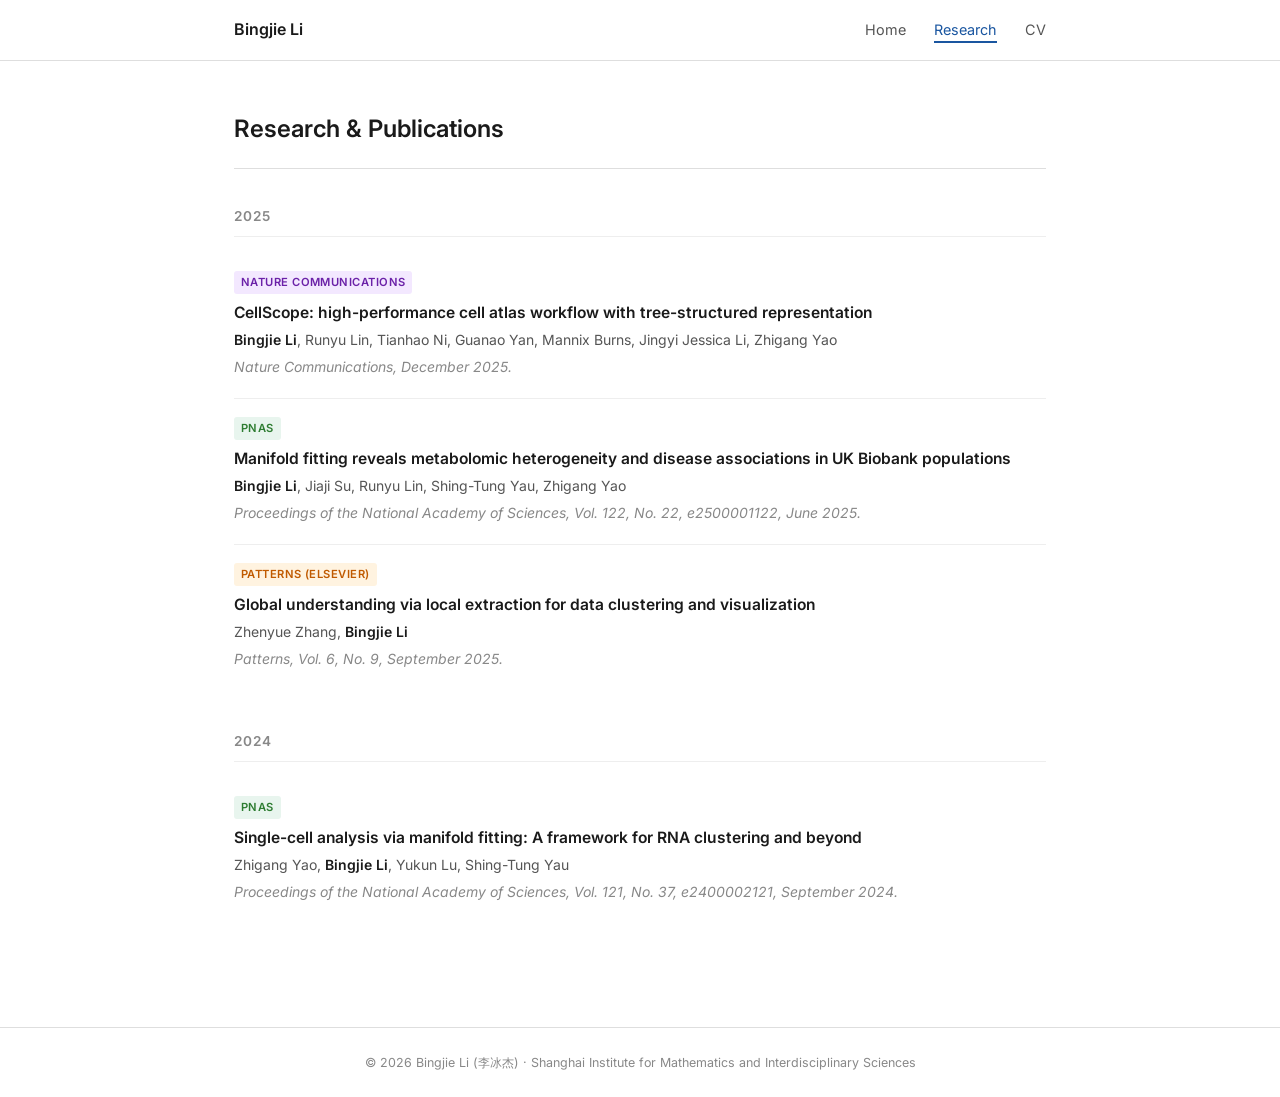
==== research.html @ ea89e7a6 "Merge pull request #3 from bjli1992/claude/review-personal-webpage-tUvKy Redesign homepage and updat" ====
<!DOCTYPE html>
<html lang="en">
<head>
  <meta charset="UTF-8" />
  <meta name="viewport" content="width=device-width, initial-scale=1.0" />
  <meta name="description" content="Research and publications of Bingjie Li, SIMIS." />
  <title>Research | Bingjie Li</title>
  <link rel="stylesheet" href="styles.css" />
  <link rel="preconnect" href="https://fonts.googleapis.com" />
  <link href="https://fonts.googleapis.com/css2?family=Inter:wght@300;400;500;600&display=swap" rel="stylesheet" />
</head>
<body>

  <nav id="navbar">
    <div class="nav-inner">
      <a href="index.html" class="nav-brand">Bingjie Li</a>
      <ul class="nav-links">
        <li><a href="index.html">Home</a></li>
        <li><a href="research.html" class="active">Research</a></li>
        <li><a href="cv.html">CV</a></li>
      </ul>
      <button class="nav-toggle" id="navToggle" aria-label="Toggle menu">
        <span></span><span></span><span></span>
      </button>
    </div>
  </nav>

  <main>
    <div class="container">

      <div class="page-header">
        <h1>Research &amp; Publications</h1>
      </div>

      <!-- 2025 -->
      <div class="pub-year-group">
        <h2>2025</h2>

        <div class="pub-item">
          <span class="pub-venue-tag nature-comm">Nature Communications</span>
          <div class="pub-title">CellScope: high-performance cell atlas workflow with tree-structured representation</div>
          <div class="pub-authors"><strong>Bingjie Li</strong>, Runyu Lin, Tianhao Ni, Guanao Yan, Mannix Burns, Jingyi Jessica Li, Zhigang Yao</div>
          <div class="pub-journal">Nature Communications, December 2025.</div>
        </div>

        <div class="pub-item">
          <span class="pub-venue-tag pnas">PNAS</span>
          <div class="pub-title">Manifold fitting reveals metabolomic heterogeneity and disease associations in UK Biobank populations</div>
          <div class="pub-authors"><strong>Bingjie Li</strong>, Jiaji Su, Runyu Lin, Shing-Tung Yau, Zhigang Yao</div>
          <div class="pub-journal">Proceedings of the National Academy of Sciences, Vol. 122, No. 22, e2500001122, June 2025.</div>
        </div>

        <div class="pub-item">
          <span class="pub-venue-tag cell-press">Patterns (Elsevier)</span>
          <div class="pub-title">Global understanding via local extraction for data clustering and visualization</div>
          <div class="pub-authors">Zhenyue Zhang, <strong>Bingjie Li</strong></div>
          <div class="pub-journal">Patterns, Vol. 6, No. 9, September 2025.</div>
        </div>

      </div>

      <!-- 2024 -->
      <div class="pub-year-group">
        <h2>2024</h2>

        <div class="pub-item">
          <span class="pub-venue-tag pnas">PNAS</span>
          <div class="pub-title">Single-cell analysis via manifold fitting: A framework for RNA clustering and beyond</div>
          <div class="pub-authors">Zhigang Yao, <strong>Bingjie Li</strong>, Yukun Lu, Shing-Tung Yau</div>
          <div class="pub-journal">Proceedings of the National Academy of Sciences, Vol. 121, No. 37, e2400002121, September 2024.</div>
        </div>

      </div>

    </div>
  </main>

  <footer>
    <p>&copy; 2026 Bingjie Li (李冰杰) &middot; Shanghai Institute for Mathematics and Interdisciplinary Sciences</p>
  </footer>

  <script src="script.js"></script>
</body>
</html>
---- styles.css ----
/* ============================================================
   VARIABLES & RESET
   ============================================================ */
:root {
  --bg:          #ffffff;
  --bg-alt:      #f7f7f7;
  --text:        #1a1a1a;
  --text-muted:  #555555;
  --text-light:  #888888;
  --accent:      #1a56a0;
  --accent-hover:#144080;
  --border:      #dedede;
  --border-light:#eeeeee;
  --nav-height:  60px;
  --max-width:   860px;
  --font:        'Inter', -apple-system, BlinkMacSystemFont, 'Segoe UI', sans-serif;
}

*, *::before, *::after { box-sizing: border-box; margin: 0; padding: 0; }

html { font-size: 16px; }

body {
  font-family: var(--font);
  background: var(--bg);
  color: var(--text);
  line-height: 1.7;
}

a { color: var(--accent); text-decoration: none; }
a:hover { text-decoration: underline; color: var(--accent-hover); }
ul { list-style: none; }

/* ============================================================
   NAVIGATION
   ============================================================ */
#navbar {
  position: sticky;
  top: 0;
  background: #ffffff;
  border-bottom: 1px solid var(--border);
  z-index: 100;
}

.nav-inner {
  max-width: var(--max-width);
  margin: 0 auto;
  padding: 0 24px;
  height: var(--nav-height);
  display: flex;
  align-items: center;
  justify-content: space-between;
}

.nav-brand {
  font-weight: 600;
  font-size: 1rem;
  color: var(--text);
  text-decoration: none;
}
.nav-brand:hover { color: var(--accent); text-decoration: none; }

.nav-links {
  display: flex;
  gap: 28px;
}

.nav-links a {
  font-size: 0.9rem;
  color: var(--text-muted);
  text-decoration: none;
  padding-bottom: 3px;
  border-bottom: 2px solid transparent;
  transition: color 0.15s, border-color 0.15s;
}

.nav-links a:hover {
  color: var(--text);
  text-decoration: none;
  border-bottom-color: var(--border);
}

.nav-links a.active {
  color: var(--accent);
  border-bottom-color: var(--accent);
}

.nav-toggle {
  display: none;
  flex-direction: column;
  gap: 5px;
  background: none;
  border: none;
  cursor: pointer;
  padding: 4px;
}
.nav-toggle span {
  display: block;
  width: 22px;
  height: 2px;
  background: var(--text);
  border-radius: 1px;
  transition: 0.2s;
}

/* ============================================================
   LAYOUT
   ============================================================ */
.container {
  max-width: var(--max-width);
  margin: 0 auto;
  padding: 48px 24px 64px;
}

/* ============================================================
   HOME — PROFILE HEADER
   ============================================================ */
.profile-header {
  margin-bottom: 44px;
  padding-bottom: 36px;
  border-bottom: 1px solid var(--border);
}

.profile-header h1 {
  font-size: 1.75rem;
  font-weight: 600;
  line-height: 1.2;
  margin-bottom: 6px;
  color: var(--text);
}

.name-zh {
  font-size: 1.1rem;
  font-weight: 400;
  color: var(--text-muted);
  margin-left: 8px;
}

.profile-title {
  font-size: 1rem;
  font-weight: 500;
  color: var(--text);
  margin-bottom: 2px;
}

.profile-institution {
  font-size: 0.9rem;
  color: var(--text-muted);
  margin-bottom: 16px;
}

.profile-contact {
  display: flex;
  flex-direction: column;
  gap: 4px;
  font-size: 0.875rem;
  color: var(--text-muted);
}

.profile-contact a {
  color: var(--accent);
}

/* ============================================================
   HOME — BIO
   ============================================================ */
.bio-section {
  margin-bottom: 40px;
}

.bio-section h2 {
  font-size: 1rem;
  font-weight: 600;
  text-transform: uppercase;
  letter-spacing: 0.06em;
  color: var(--text-light);
  margin-bottom: 16px;
}

.bio-section p {
  font-size: 0.95rem;
  color: var(--text-muted);
  margin-bottom: 14px;
}

.bio-section p strong { color: var(--text); font-weight: 600; }
.bio-section p em    { color: var(--text); font-style: italic; }

/* ============================================================
   HOME — INTEREST LIST & EXPERIENCE
   ============================================================ */
.interest-list {
  list-style: disc;
  padding-left: 20px;
  margin-top: 8px;
}

.interest-list li {
  font-size: 0.95rem;
  color: var(--text-muted);
  margin-bottom: 8px;
  line-height: 1.65;
}

.interest-list li strong {
  color: var(--text);
  font-weight: 600;
}

.exp-item {
  display: grid;
  grid-template-columns: 160px 1fr;
  gap: 16px;
  margin-bottom: 22px;
  font-size: 0.9rem;
}

.exp-date {
  color: var(--text-light);
  font-size: 0.82rem;
  padding-top: 2px;
  line-height: 1.6;
}

.exp-detail {
  color: var(--text-muted);
  line-height: 1.65;
}

.exp-detail strong {
  color: var(--text);
  font-weight: 600;
}

/* ============================================================
   PAGE HEADER (used in sub-pages)
   ============================================================ */
.page-header {
  margin-bottom: 36px;
  padding-bottom: 18px;
  border-bottom: 1px solid var(--border);
}

.page-header h1 {
  font-size: 1.5rem;
  font-weight: 600;
}

/* ============================================================
   PUBLICATIONS
   ============================================================ */
.pub-year-group {
  margin-bottom: 40px;
}

.pub-year-group h2 {
  font-size: 0.85rem;
  font-weight: 600;
  text-transform: uppercase;
  letter-spacing: 0.08em;
  color: var(--text-light);
  margin-bottom: 16px;
  padding-bottom: 8px;
  border-bottom: 1px solid var(--border-light);
}

.pub-item {
  padding: 14px 0;
  border-bottom: 1px solid var(--border-light);
}
.pub-item:last-child { border-bottom: none; }

.pub-venue-tag {
  display: inline-block;
  font-size: 0.7rem;
  font-weight: 600;
  letter-spacing: 0.04em;
  padding: 2px 7px;
  border-radius: 3px;
  margin-bottom: 7px;
  text-transform: uppercase;
}

.pub-venue-tag.pnas        { background: #e8f5ee; color: #2e7d32; }
.pub-venue-tag.nature-comm { background: #f3e8ff; color: #6b21a8; }
.pub-venue-tag.cell-press  { background: #fff3e0; color: #c05a00; }
.pub-venue-tag.arxiv       { background: #e8f0fe; color: #1a56a0; }

.pub-title {
  font-size: 0.975rem;
  font-weight: 600;
  color: var(--text);
  margin-bottom: 4px;
  line-height: 1.5;
}

.pub-authors {
  font-size: 0.875rem;
  color: var(--text-muted);
  margin-bottom: 3px;
}
.pub-authors strong { color: var(--text); font-weight: 600; }

.pub-journal {
  font-size: 0.875rem;
  color: var(--text-light);
  font-style: italic;
  margin-bottom: 5px;
}

.pub-desc {
  font-size: 0.875rem;
  color: var(--text-muted);
  margin-top: 6px;
  line-height: 1.65;
}

.pub-links {
  margin-top: 8px;
  display: flex;
  gap: 14px;
}
.pub-links a {
  font-size: 0.8rem;
  color: var(--accent);
}

/* ============================================================
   CV
   ============================================================ */
.cv-section {
  margin-bottom: 40px;
}

.cv-section h2 {
  font-size: 0.85rem;
  font-weight: 600;
  text-transform: uppercase;
  letter-spacing: 0.08em;
  color: var(--text-light);
  margin-bottom: 16px;
  padding-bottom: 8px;
  border-bottom: 1px solid var(--border-light);
}

.cv-item {
  display: grid;
  grid-template-columns: 150px 1fr;
  gap: 16px;
  margin-bottom: 22px;
}

.cv-date {
  font-size: 0.82rem;
  color: var(--text-light);
  padding-top: 3px;
  line-height: 1.5;
}

.cv-detail h3 {
  font-size: 0.975rem;
  font-weight: 600;
  color: var(--text);
  margin-bottom: 3px;
}

.cv-detail p {
  font-size: 0.875rem;
  color: var(--text-muted);
  margin-bottom: 2px;
}

/* Skills table-style */
.skills-table {
  width: 100%;
  border-collapse: collapse;
  font-size: 0.875rem;
}

.skills-table td {
  padding: 8px 0;
  border-bottom: 1px solid var(--border-light);
  vertical-align: top;
}

.skills-table tr:last-child td {
  border-bottom: none;
}

.skills-table .skill-cat {
  font-weight: 600;
  color: var(--text);
  width: 200px;
  padding-right: 16px;
}

.skills-table .skill-vals {
  color: var(--text-muted);
}

/* ============================================================
   FOOTER
   ============================================================ */
footer {
  border-top: 1px solid var(--border);
  padding: 24px;
  text-align: center;
  font-size: 0.78rem;
  color: var(--text-light);
}

/* ============================================================
   RESPONSIVE
   ============================================================ */
@media (max-width: 640px) {
  .nav-links { display: none; }
  .nav-toggle { display: flex; }

  .nav-links.open {
    display: flex;
    flex-direction: column;
    position: fixed;
    top: var(--nav-height);
    left: 0;
    right: 0;
    background: #ffffff;
    border-bottom: 1px solid var(--border);
    padding: 16px 24px;
    gap: 16px;
  }

  .exp-item {
    grid-template-columns: 1fr;
    gap: 2px;
  }

  .cv-item {
    grid-template-columns: 1fr;
    gap: 2px;
  }

  .cv-date {
    color: var(--text-light);
    font-size: 0.8rem;
  }

  .skills-table .skill-cat {
    width: auto;
    display: block;
  }
  .skills-table td {
    display: block;
    padding: 4px 0;
  }
  .skills-table tr { display: block; margin-bottom: 12px; }
  .skills-table tr td:first-child { border-bottom: none; padding-bottom: 2px; }
}
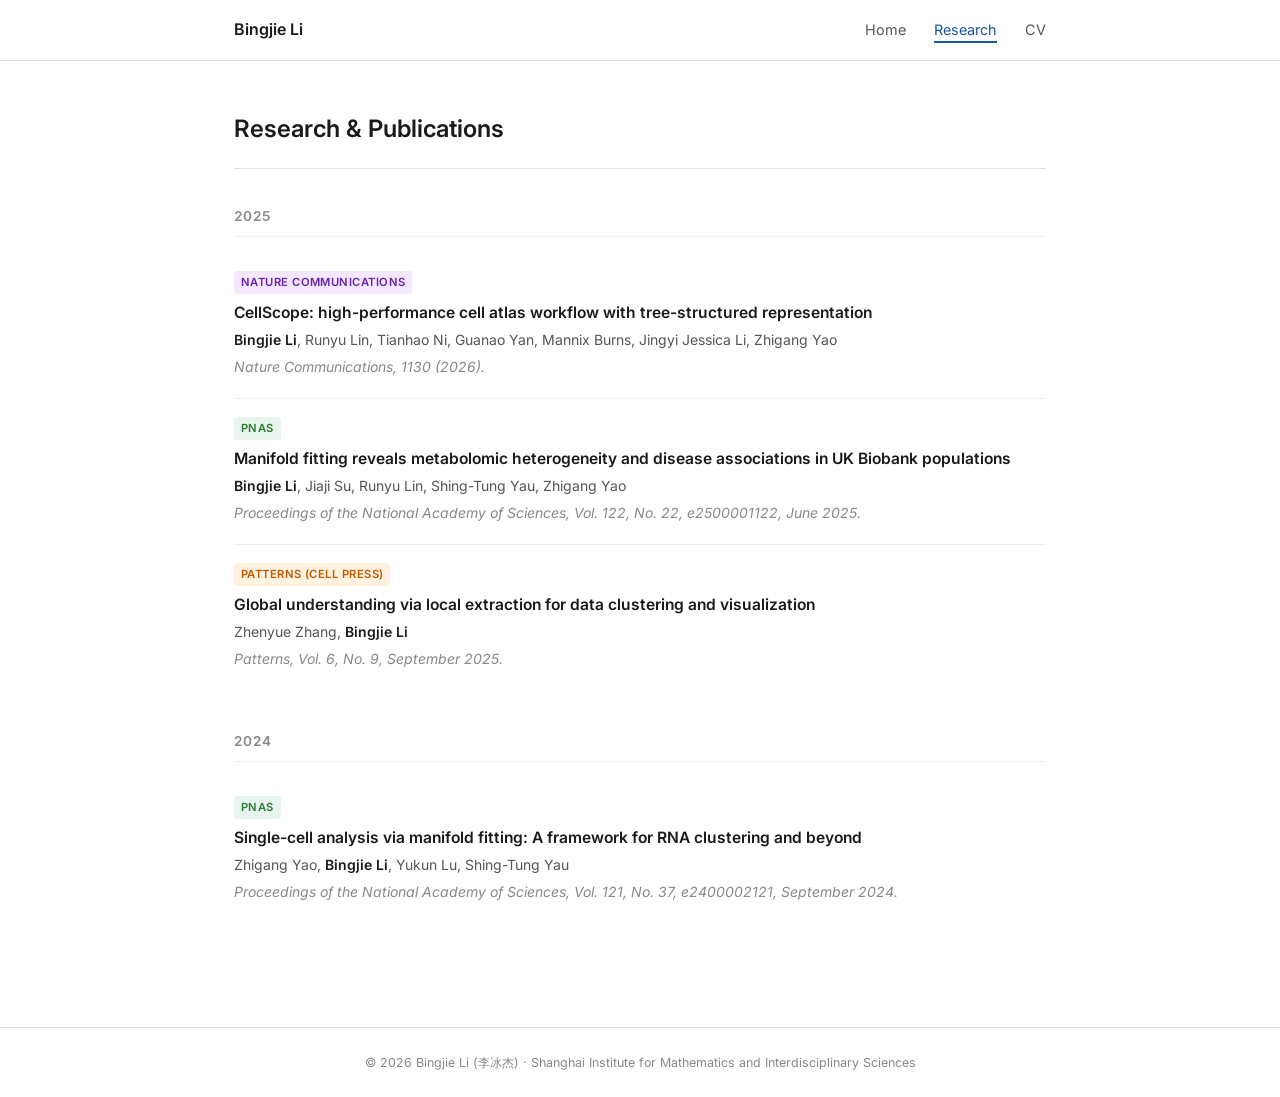
==== commit 784fc557: "Update research.html" ====
--- a/research.html
+++ b/research.html
@@ -40,7 +40,7 @@
           <span class="pub-venue-tag nature-comm">Nature Communications</span>
           <div class="pub-title">CellScope: high-performance cell atlas workflow with tree-structured representation</div>
           <div class="pub-authors"><strong>Bingjie Li</strong>, Runyu Lin, Tianhao Ni, Guanao Yan, Mannix Burns, Jingyi Jessica Li, Zhigang Yao</div>
-          <div class="pub-journal">Nature Communications, December 2025.</div>
+          <div class="pub-journal">Nature Communications, 1130 (2026).</div>
         </div>
 
         <div class="pub-item">
@@ -51,7 +51,7 @@
         </div>
 
         <div class="pub-item">
-          <span class="pub-venue-tag cell-press">Patterns (Elsevier)</span>
+          <span class="pub-venue-tag cell-press">Patterns (Cell Press)</span>
           <div class="pub-title">Global understanding via local extraction for data clustering and visualization</div>
           <div class="pub-authors">Zhenyue Zhang, <strong>Bingjie Li</strong></div>
           <div class="pub-journal">Patterns, Vol. 6, No. 9, September 2025.</div>
--- a/styles.css
+++ b/styles.css
@@ -121,6 +121,16 @@
   border-bottom: 1px solid var(--border);
 }
 
+.profile-photo {
+  width: 120px !important;
+  height: 120px !important;
+  max-width: 120px !important;
+  object-fit: cover;
+  border-radius: 50%;
+  display: block;
+  margin-bottom: 16px;
+}
+
 .profile-header h1 {
   font-size: 1.75rem;
   font-weight: 600;
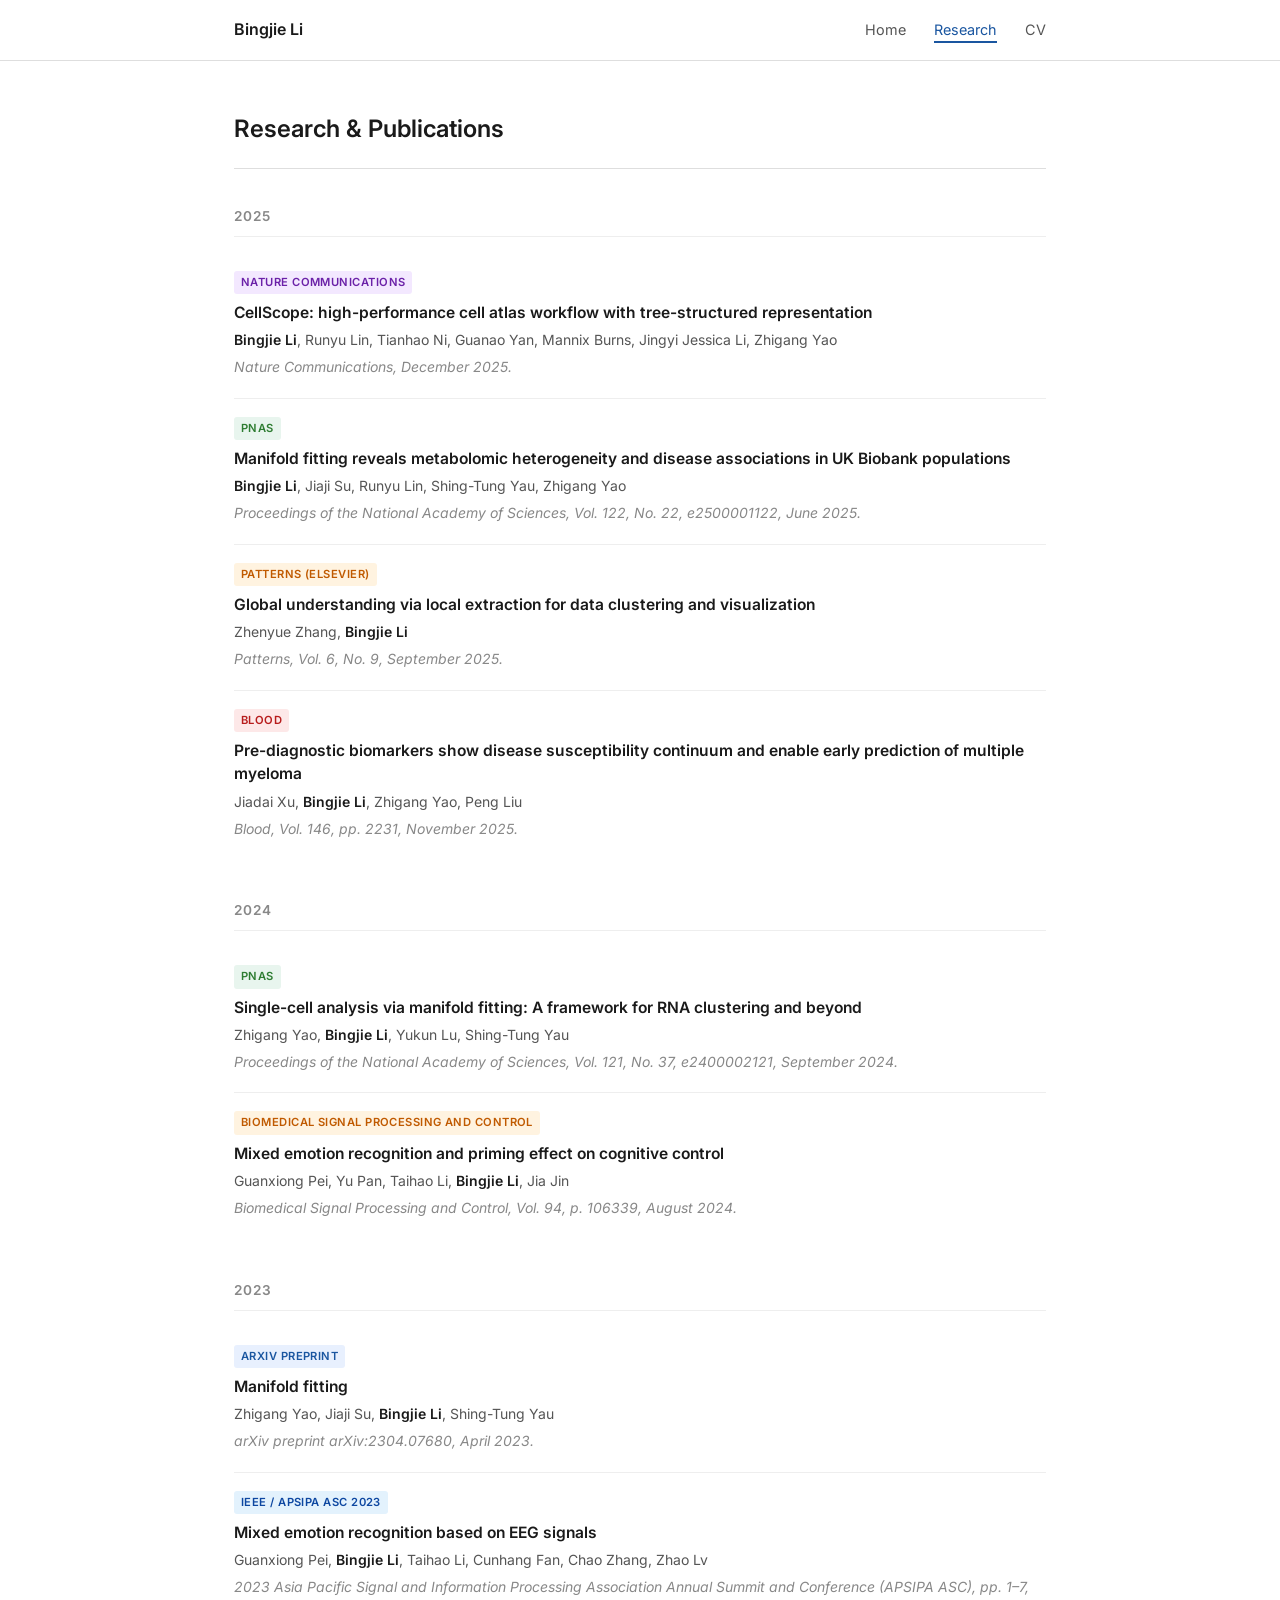
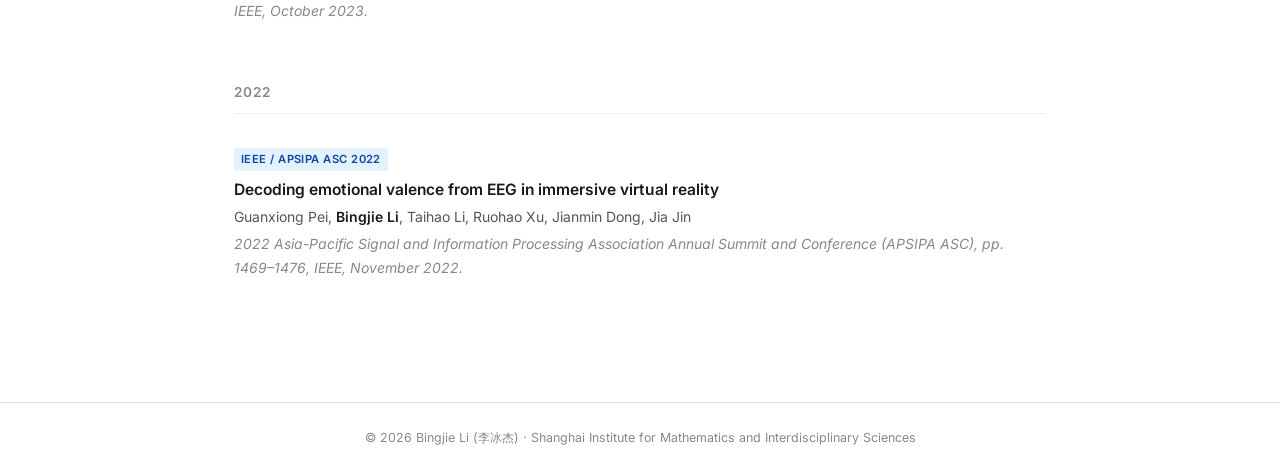
==== commit 973eeec2: "Add 5 publications across 2022–2025 to research page Added Blood (2025), Biomedical Signal Processin" ====
--- a/research.html
+++ b/research.html
@@ -40,7 +40,7 @@
           <span class="pub-venue-tag nature-comm">Nature Communications</span>
           <div class="pub-title">CellScope: high-performance cell atlas workflow with tree-structured representation</div>
           <div class="pub-authors"><strong>Bingjie Li</strong>, Runyu Lin, Tianhao Ni, Guanao Yan, Mannix Burns, Jingyi Jessica Li, Zhigang Yao</div>
-          <div class="pub-journal">Nature Communications, 1130 (2026).</div>
+          <div class="pub-journal">Nature Communications, December 2025.</div>
         </div>
 
         <div class="pub-item">
@@ -51,10 +51,17 @@
         </div>
 
         <div class="pub-item">
-          <span class="pub-venue-tag cell-press">Patterns (Cell Press)</span>
+          <span class="pub-venue-tag cell-press">Patterns (Elsevier)</span>
           <div class="pub-title">Global understanding via local extraction for data clustering and visualization</div>
           <div class="pub-authors">Zhenyue Zhang, <strong>Bingjie Li</strong></div>
           <div class="pub-journal">Patterns, Vol. 6, No. 9, September 2025.</div>
+        </div>
+
+        <div class="pub-item">
+          <span class="pub-venue-tag blood">Blood</span>
+          <div class="pub-title">Pre-diagnostic biomarkers show disease susceptibility continuum and enable early prediction of multiple myeloma</div>
+          <div class="pub-authors">Jiadai Xu, <strong>Bingjie Li</strong>, Zhigang Yao, Peng Liu</div>
+          <div class="pub-journal">Blood, Vol. 146, pp. 2231, November 2025.</div>
         </div>
 
       </div>
@@ -70,6 +77,46 @@
           <div class="pub-journal">Proceedings of the National Academy of Sciences, Vol. 121, No. 37, e2400002121, September 2024.</div>
         </div>
 
+        <div class="pub-item">
+          <span class="pub-venue-tag elsevier">Biomedical Signal Processing and Control</span>
+          <div class="pub-title">Mixed emotion recognition and priming effect on cognitive control</div>
+          <div class="pub-authors">Guanxiong Pei, Yu Pan, Taihao Li, <strong>Bingjie Li</strong>, Jia Jin</div>
+          <div class="pub-journal">Biomedical Signal Processing and Control, Vol. 94, p. 106339, August 2024.</div>
+        </div>
+
+      </div>
+
+      <!-- 2023 -->
+      <div class="pub-year-group">
+        <h2>2023</h2>
+
+        <div class="pub-item">
+          <span class="pub-venue-tag arxiv">arXiv Preprint</span>
+          <div class="pub-title">Manifold fitting</div>
+          <div class="pub-authors">Zhigang Yao, Jiaji Su, <strong>Bingjie Li</strong>, Shing-Tung Yau</div>
+          <div class="pub-journal">arXiv preprint arXiv:2304.07680, April 2023.</div>
+        </div>
+
+        <div class="pub-item">
+          <span class="pub-venue-tag ieee">IEEE / APSIPA ASC 2023</span>
+          <div class="pub-title">Mixed emotion recognition based on EEG signals</div>
+          <div class="pub-authors">Guanxiong Pei, <strong>Bingjie Li</strong>, Taihao Li, Cunhang Fan, Chao Zhang, Zhao Lv</div>
+          <div class="pub-journal">2023 Asia Pacific Signal and Information Processing Association Annual Summit and Conference (APSIPA ASC), pp. 1–7, IEEE, October 2023.</div>
+        </div>
+
+      </div>
+
+      <!-- 2022 -->
+      <div class="pub-year-group">
+        <h2>2022</h2>
+
+        <div class="pub-item">
+          <span class="pub-venue-tag ieee">IEEE / APSIPA ASC 2022</span>
+          <div class="pub-title">Decoding emotional valence from EEG in immersive virtual reality</div>
+          <div class="pub-authors">Guanxiong Pei, <strong>Bingjie Li</strong>, Taihao Li, Ruohao Xu, Jianmin Dong, Jia Jin</div>
+          <div class="pub-journal">2022 Asia-Pacific Signal and Information Processing Association Annual Summit and Conference (APSIPA ASC), pp. 1469–1476, IEEE, November 2022.</div>
+        </div>
+
       </div>
 
     </div>
--- a/styles.css
+++ b/styles.css
@@ -295,6 +295,9 @@
 .pub-venue-tag.nature-comm { background: #f3e8ff; color: #6b21a8; }
 .pub-venue-tag.cell-press  { background: #fff3e0; color: #c05a00; }
 .pub-venue-tag.arxiv       { background: #e8f0fe; color: #1a56a0; }
+.pub-venue-tag.ieee        { background: #e3f2fd; color: #0d47a1; }
+.pub-venue-tag.blood       { background: #fde8e8; color: #b71c1c; }
+.pub-venue-tag.elsevier    { background: #fff3e0; color: #c05a00; }
 
 .pub-title {
   font-size: 0.975rem;
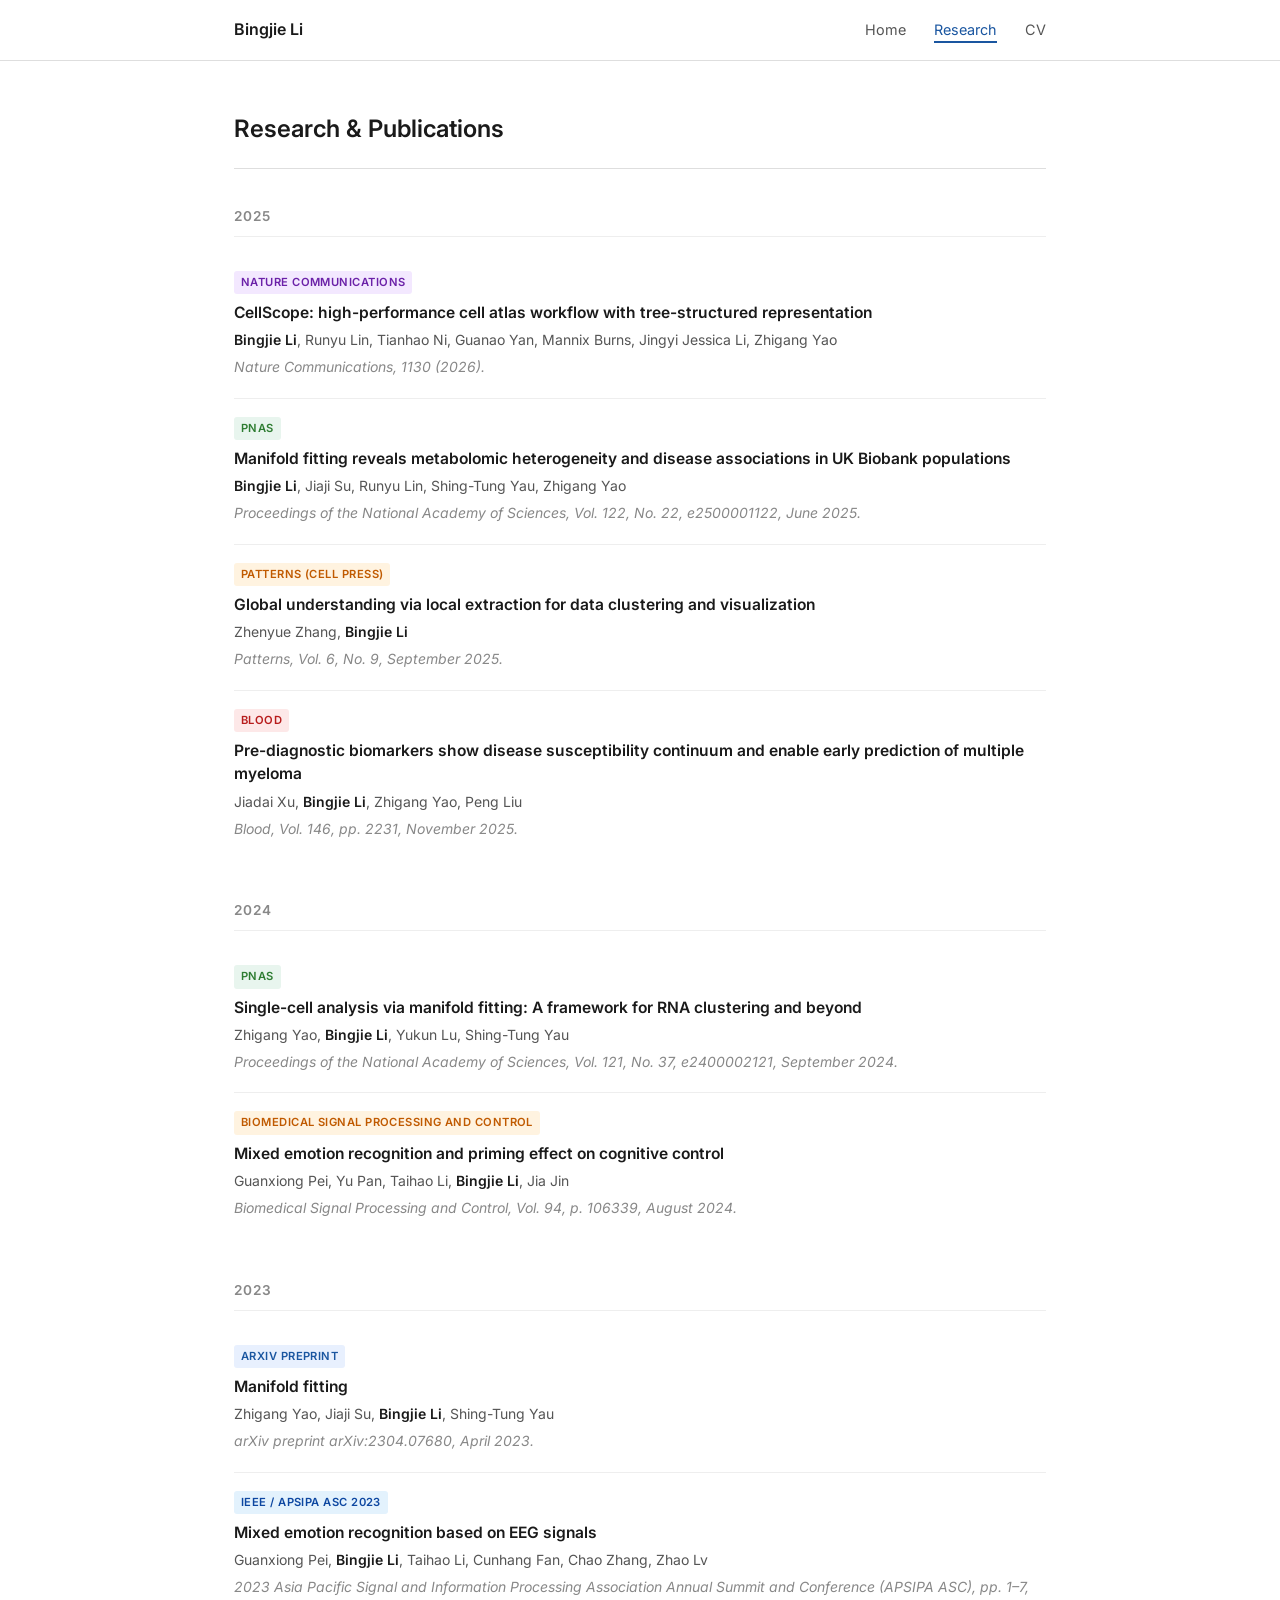
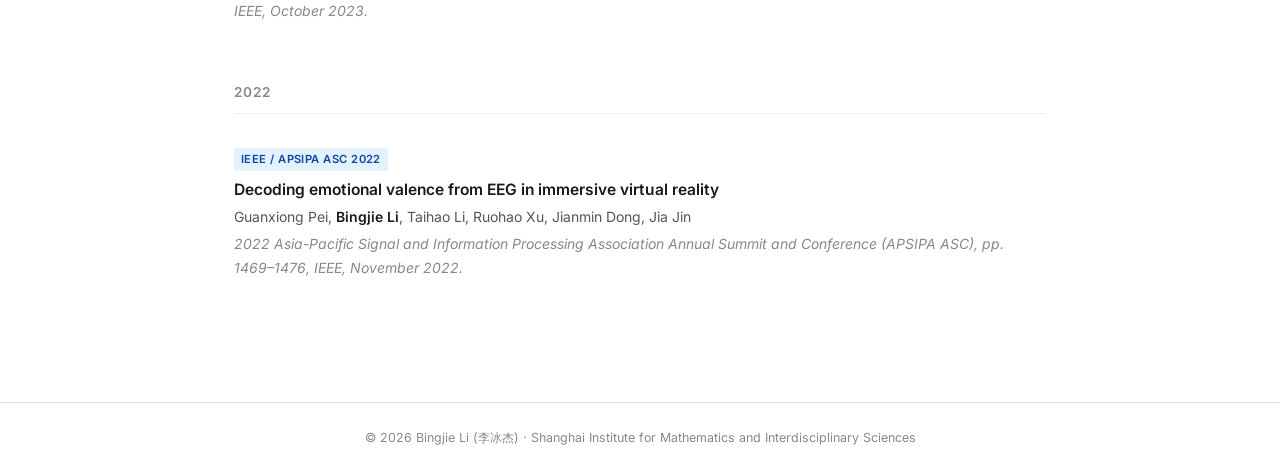
==== commit 9cfe222c: "Merge pull request #8 from bjli1992/claude/review-personal-website-c3Afz Add publications from 2022-" ====
--- a/research.html
+++ b/research.html
@@ -40,7 +40,7 @@
           <span class="pub-venue-tag nature-comm">Nature Communications</span>
           <div class="pub-title">CellScope: high-performance cell atlas workflow with tree-structured representation</div>
           <div class="pub-authors"><strong>Bingjie Li</strong>, Runyu Lin, Tianhao Ni, Guanao Yan, Mannix Burns, Jingyi Jessica Li, Zhigang Yao</div>
-          <div class="pub-journal">Nature Communications, December 2025.</div>
+          <div class="pub-journal">Nature Communications, 1130 (2026).</div>
         </div>
 
         <div class="pub-item">
@@ -51,7 +51,7 @@
         </div>
 
         <div class="pub-item">
-          <span class="pub-venue-tag cell-press">Patterns (Elsevier)</span>
+          <span class="pub-venue-tag cell-press">Patterns (Cell Press)</span>
           <div class="pub-title">Global understanding via local extraction for data clustering and visualization</div>
           <div class="pub-authors">Zhenyue Zhang, <strong>Bingjie Li</strong></div>
           <div class="pub-journal">Patterns, Vol. 6, No. 9, September 2025.</div>
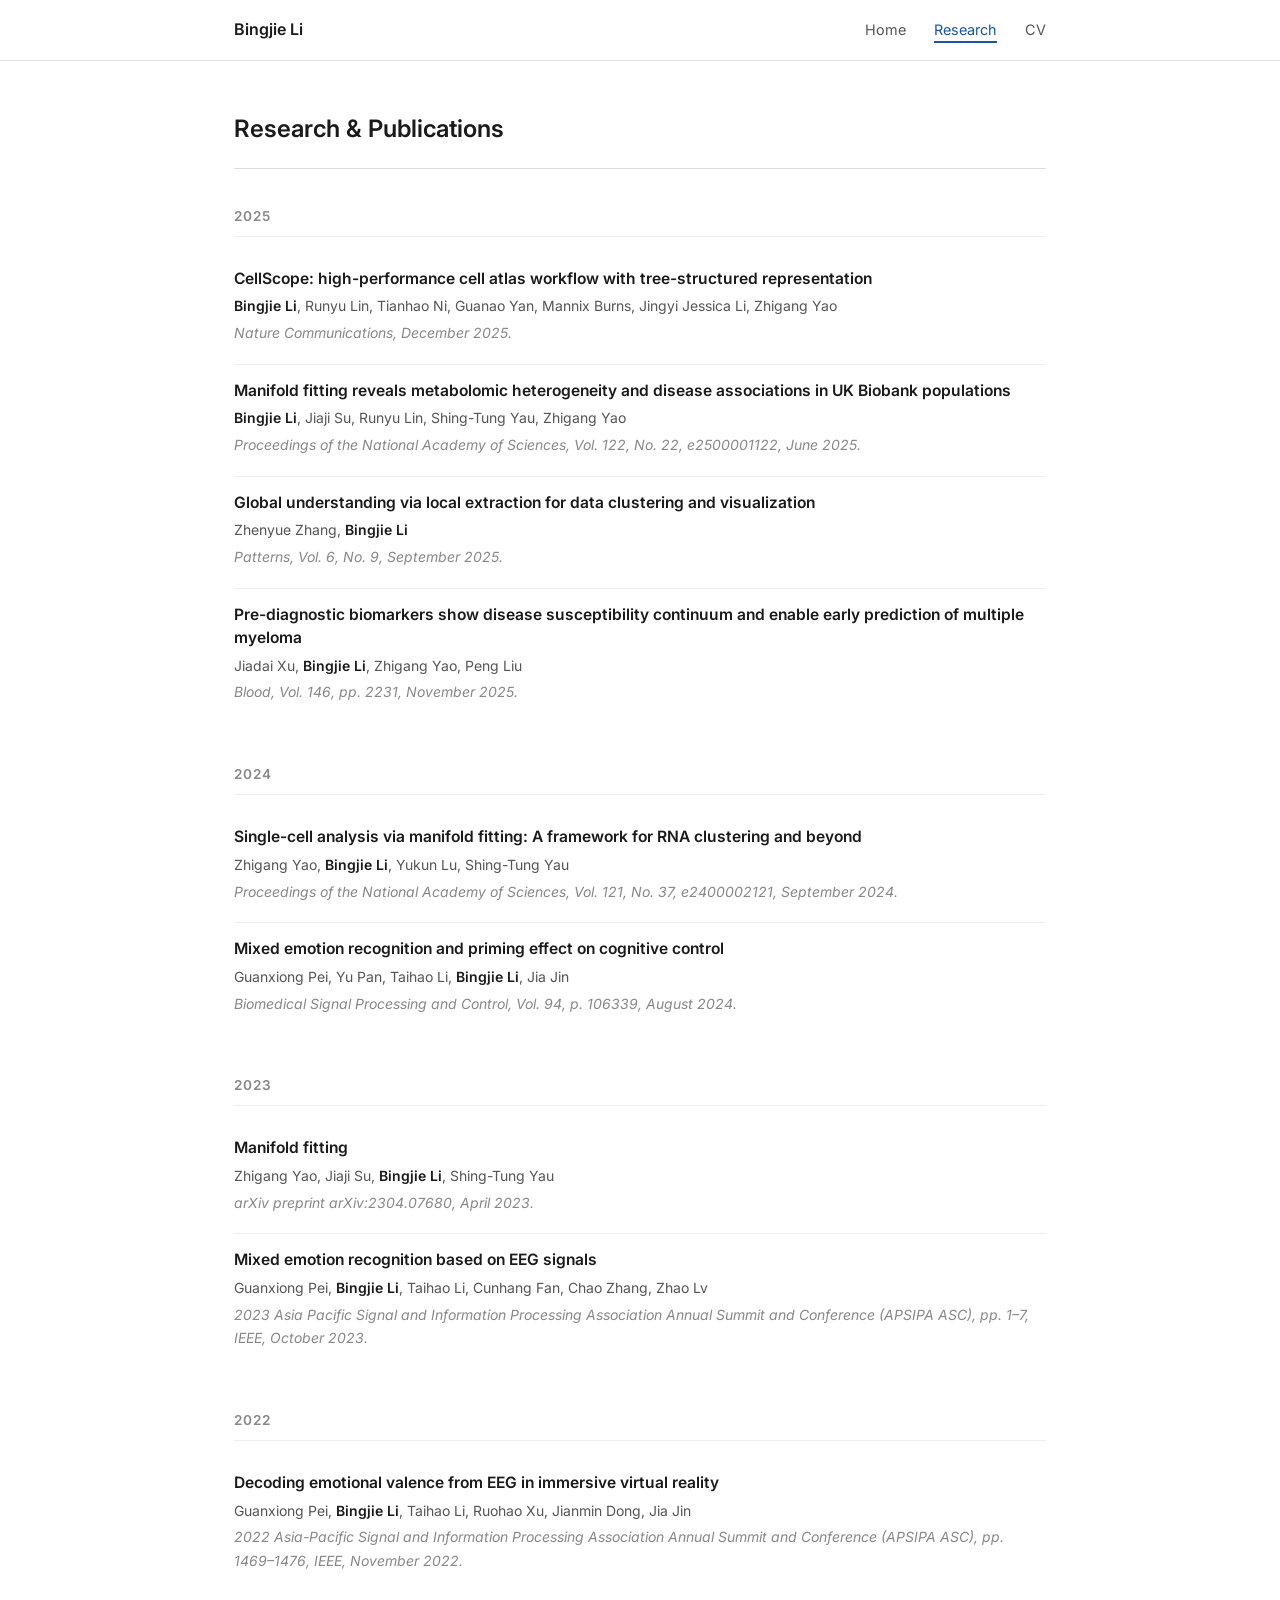
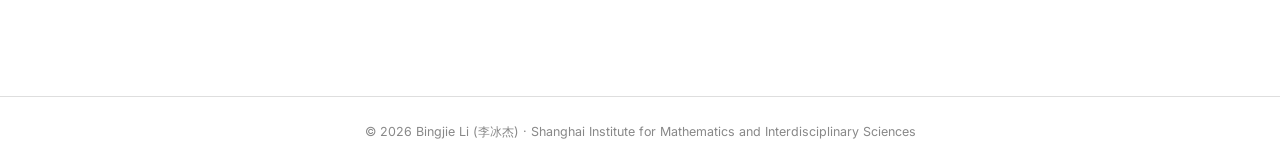
==== commit cac44785: "Remove venue tag labels and color styles from publications https://claude.ai/code/session_01TLChE5cY" ====
--- a/research.html
+++ b/research.html
@@ -37,28 +37,24 @@
         <h2>2025</h2>
 
         <div class="pub-item">
-          <span class="pub-venue-tag nature-comm">Nature Communications</span>
           <div class="pub-title">CellScope: high-performance cell atlas workflow with tree-structured representation</div>
           <div class="pub-authors"><strong>Bingjie Li</strong>, Runyu Lin, Tianhao Ni, Guanao Yan, Mannix Burns, Jingyi Jessica Li, Zhigang Yao</div>
-          <div class="pub-journal">Nature Communications, 1130 (2026).</div>
+          <div class="pub-journal">Nature Communications, December 2025.</div>
         </div>
 
         <div class="pub-item">
-          <span class="pub-venue-tag pnas">PNAS</span>
           <div class="pub-title">Manifold fitting reveals metabolomic heterogeneity and disease associations in UK Biobank populations</div>
           <div class="pub-authors"><strong>Bingjie Li</strong>, Jiaji Su, Runyu Lin, Shing-Tung Yau, Zhigang Yao</div>
           <div class="pub-journal">Proceedings of the National Academy of Sciences, Vol. 122, No. 22, e2500001122, June 2025.</div>
         </div>
 
         <div class="pub-item">
-          <span class="pub-venue-tag cell-press">Patterns (Cell Press)</span>
           <div class="pub-title">Global understanding via local extraction for data clustering and visualization</div>
           <div class="pub-authors">Zhenyue Zhang, <strong>Bingjie Li</strong></div>
           <div class="pub-journal">Patterns, Vol. 6, No. 9, September 2025.</div>
         </div>
 
         <div class="pub-item">
-          <span class="pub-venue-tag blood">Blood</span>
           <div class="pub-title">Pre-diagnostic biomarkers show disease susceptibility continuum and enable early prediction of multiple myeloma</div>
           <div class="pub-authors">Jiadai Xu, <strong>Bingjie Li</strong>, Zhigang Yao, Peng Liu</div>
           <div class="pub-journal">Blood, Vol. 146, pp. 2231, November 2025.</div>
@@ -71,14 +67,12 @@
         <h2>2024</h2>
 
         <div class="pub-item">
-          <span class="pub-venue-tag pnas">PNAS</span>
           <div class="pub-title">Single-cell analysis via manifold fitting: A framework for RNA clustering and beyond</div>
           <div class="pub-authors">Zhigang Yao, <strong>Bingjie Li</strong>, Yukun Lu, Shing-Tung Yau</div>
           <div class="pub-journal">Proceedings of the National Academy of Sciences, Vol. 121, No. 37, e2400002121, September 2024.</div>
         </div>
 
         <div class="pub-item">
-          <span class="pub-venue-tag elsevier">Biomedical Signal Processing and Control</span>
           <div class="pub-title">Mixed emotion recognition and priming effect on cognitive control</div>
           <div class="pub-authors">Guanxiong Pei, Yu Pan, Taihao Li, <strong>Bingjie Li</strong>, Jia Jin</div>
           <div class="pub-journal">Biomedical Signal Processing and Control, Vol. 94, p. 106339, August 2024.</div>
@@ -91,14 +85,12 @@
         <h2>2023</h2>
 
         <div class="pub-item">
-          <span class="pub-venue-tag arxiv">arXiv Preprint</span>
           <div class="pub-title">Manifold fitting</div>
           <div class="pub-authors">Zhigang Yao, Jiaji Su, <strong>Bingjie Li</strong>, Shing-Tung Yau</div>
           <div class="pub-journal">arXiv preprint arXiv:2304.07680, April 2023.</div>
         </div>
 
         <div class="pub-item">
-          <span class="pub-venue-tag ieee">IEEE / APSIPA ASC 2023</span>
           <div class="pub-title">Mixed emotion recognition based on EEG signals</div>
           <div class="pub-authors">Guanxiong Pei, <strong>Bingjie Li</strong>, Taihao Li, Cunhang Fan, Chao Zhang, Zhao Lv</div>
           <div class="pub-journal">2023 Asia Pacific Signal and Information Processing Association Annual Summit and Conference (APSIPA ASC), pp. 1–7, IEEE, October 2023.</div>
@@ -111,7 +103,6 @@
         <h2>2022</h2>
 
         <div class="pub-item">
-          <span class="pub-venue-tag ieee">IEEE / APSIPA ASC 2022</span>
           <div class="pub-title">Decoding emotional valence from EEG in immersive virtual reality</div>
           <div class="pub-authors">Guanxiong Pei, <strong>Bingjie Li</strong>, Taihao Li, Ruohao Xu, Jianmin Dong, Jia Jin</div>
           <div class="pub-journal">2022 Asia-Pacific Signal and Information Processing Association Annual Summit and Conference (APSIPA ASC), pp. 1469–1476, IEEE, November 2022.</div>
--- a/styles.css
+++ b/styles.css
@@ -280,25 +280,6 @@
 }
 .pub-item:last-child { border-bottom: none; }
 
-.pub-venue-tag {
-  display: inline-block;
-  font-size: 0.7rem;
-  font-weight: 600;
-  letter-spacing: 0.04em;
-  padding: 2px 7px;
-  border-radius: 3px;
-  margin-bottom: 7px;
-  text-transform: uppercase;
-}
-
-.pub-venue-tag.pnas        { background: #e8f5ee; color: #2e7d32; }
-.pub-venue-tag.nature-comm { background: #f3e8ff; color: #6b21a8; }
-.pub-venue-tag.cell-press  { background: #fff3e0; color: #c05a00; }
-.pub-venue-tag.arxiv       { background: #e8f0fe; color: #1a56a0; }
-.pub-venue-tag.ieee        { background: #e3f2fd; color: #0d47a1; }
-.pub-venue-tag.blood       { background: #fde8e8; color: #b71c1c; }
-.pub-venue-tag.elsevier    { background: #fff3e0; color: #c05a00; }
-
 .pub-title {
   font-size: 0.975rem;
   font-weight: 600;
